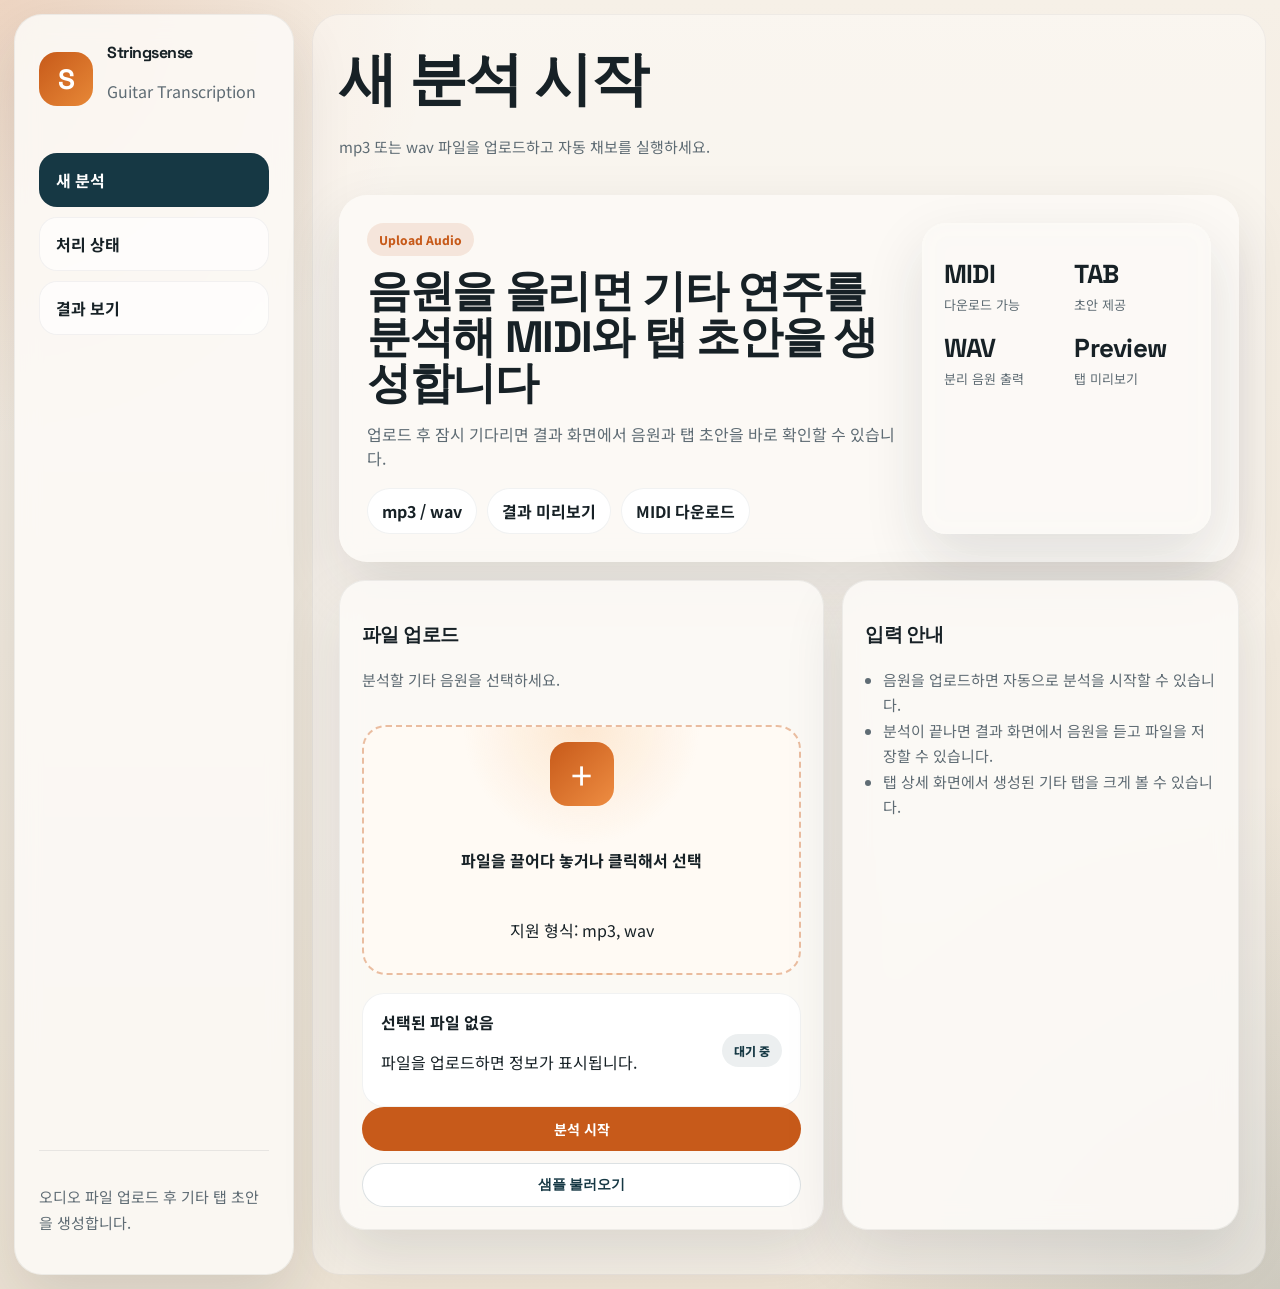
==== frontend/index.html @ de2623a5 "feat: front" ====
<!DOCTYPE html>
<html lang="ko">
<head>
  <meta charset="UTF-8">
  <meta name="viewport" content="width=device-width, initial-scale=1.0">
  <title>Stringsense</title>
  <link rel="preconnect" href="https://fonts.googleapis.com">
  <link rel="preconnect" href="https://fonts.gstatic.com" crossorigin>
  <link href="https://fonts.googleapis.com/css2?family=Noto+Sans+KR:wght@400;500;700;800&family=Space+Grotesk:wght@500;700&display=swap" rel="stylesheet">
  <link rel="stylesheet" href="./styles.css">
</head>
<body class="app-body">
  <div class="shell">
    <aside class="sidebar">
      <div>
        <div class="logo">
          <span class="logo__mark">S</span>
          <div>
            <strong>Stringsense</strong>
            <p>Guitar Transcription</p>
          </div>
        </div>
        <nav class="nav">
          <a class="nav__item nav__item--active" href="./index.html">새 분석</a>
          <a class="nav__item" href="./processing.html">처리 상태</a>
          <a class="nav__item" href="./result.html">결과 보기</a>
        </nav>
      </div>
      <div class="sidebar__foot">
        <p class="mini-copy">오디오 파일 업로드 후 기타 탭 초안을 생성합니다.</p>
      </div>
    </aside>

    <main class="content">
      <header class="content__header">
        <div>
          <h1>새 분석 시작</h1>
          <p class="body-copy">mp3 또는 wav 파일을 업로드하고 자동 채보를 실행하세요.</p>
        </div>
      </header>

      <section class="hero-panel">
        <div>
          <span class="badge">Upload Audio</span>
          <h2>음원을 올리면 기타 연주를 분석해 MIDI와 탭 초안을 생성합니다</h2>
          <p>업로드 후 잠시 기다리면 결과 화면에서 음원과 탭 초안을 바로 확인할 수 있습니다.</p>
          <div class="hero-panel__chips">
            <span>mp3 / wav</span>
            <span>결과 미리보기</span>
            <span>MIDI 다운로드</span>
          </div>
        </div>
        <div class="stats-card">
          <div class="stats-card__grid">
            <div>
              <strong>MIDI</strong>
              <span>다운로드 가능</span>
            </div>
            <div>
              <strong>TAB</strong>
              <span>초안 제공</span>
            </div>
            <div>
              <strong>WAV</strong>
              <span>분리 음원 출력</span>
            </div>
            <div>
              <strong>Preview</strong>
              <span>탭 미리보기</span>
            </div>
          </div>
        </div>
      </section>

      <section class="grid grid--upload">
        <article class="card upload-card-real">
          <div class="card__head">
            <div>
              <h3>파일 업로드</h3>
              <p class="body-copy">분석할 기타 음원을 선택하세요.</p>
            </div>
          </div>

          <label class="dropzone-real" for="audio-file">
            <input id="audio-file" type="file" accept=".mp3,.wav,audio/mpeg,audio/wav" hidden>
            <div class="dropzone-real__icon">+</div>
            <strong>파일을 끌어다 놓거나 클릭해서 선택</strong>
            <p>지원 형식: mp3, wav</p>
          </label>

          <div class="file-row" id="selected-file">
            <div>
              <strong>선택된 파일 없음</strong>
              <p>파일을 업로드하면 정보가 표시됩니다.</p>
            </div>
            <span class="soft-pill">대기 중</span>
          </div>

          <div class="action-stack">
            <a class="button button--primary button--wide" href="./processing.html">분석 시작</a>
            <button class="button button--ghost button--wide" id="sample-button" type="button">샘플 불러오기</button>
          </div>
        </article>

        <article class="card">
          <div class="card__head">
            <div>
              <h3>입력 안내</h3>
            </div>
          </div>
          <ul class="feature-points">
            <li>음원을 업로드하면 자동으로 분석을 시작할 수 있습니다.</li>
            <li>분석이 끝나면 결과 화면에서 음원을 듣고 파일을 저장할 수 있습니다.</li>
            <li>탭 상세 화면에서 생성된 기타 탭을 크게 볼 수 있습니다.</li>
          </ul>
        </article>
      </section>
    </main>
  </div>
  <script src="./app.js"></script>
</body>
</html>
---- frontend/styles.css ----
:root {
  --bg: #efe7db;
  --panel: #fcfaf6;
  --panel-strong: #fffdfb;
  --ink: #172126;
  --muted: #5f6c74;
  --line: #ddd2c5;
  --accent: #c75a1a;
  --accent-2: #f6b36d;
  --deep: #163844;
  --deep-soft: #dcebed;
  --ok: #d9f0dd;
  --ok-ink: #216639;
  --shadow: 0 24px 60px rgba(23, 33, 38, 0.12);
}

* {
  box-sizing: border-box;
}

body {
  margin: 0;
  color: var(--ink);
  font-family: "Noto Sans KR", sans-serif;
}

.app-body {
  min-height: 100vh;
  background:
    radial-gradient(circle at top left, rgba(199, 90, 26, 0.18), transparent 24%),
    radial-gradient(circle at bottom right, rgba(22, 56, 68, 0.14), transparent 28%),
    linear-gradient(180deg, #f6f0e7 0%, #ece2d3 100%);
}

.shell {
  width: min(1440px, calc(100% - 28px));
  min-height: calc(100vh - 28px);
  margin: 14px auto;
  display: grid;
  grid-template-columns: 280px 1fr;
  gap: 18px;
}

.sidebar,
.card,
.hero-panel,
.stats-card,
.shell-preview,
.audio-player {
  background: rgba(252, 250, 246, 0.88);
  backdrop-filter: blur(12px);
  box-shadow: var(--shadow);
}

.sidebar {
  border-radius: 28px;
  padding: 24px;
  display: flex;
  flex-direction: column;
  justify-content: space-between;
  border: 1px solid rgba(23, 33, 38, 0.06);
}

.logo {
  display: flex;
  align-items: center;
  gap: 14px;
  margin-bottom: 34px;
}

.logo__mark {
  width: 54px;
  height: 54px;
  border-radius: 18px;
  display: inline-flex;
  align-items: center;
  justify-content: center;
  background: linear-gradient(135deg, var(--accent), #e78837);
  color: white;
  font-family: "Space Grotesk", sans-serif;
  font-size: 28px;
  font-weight: 700;
}

.logo strong,
.content h1,
.hero-panel h2,
.card h3,
.metric strong,
.stats-card strong,
.section-tab {
  font-family: "Space Grotesk", sans-serif;
  letter-spacing: -0.03em;
}

.logo p,
.mini-copy,
.body-copy,
.feature-points li,
.note-box p,
.hero-panel p,
.tab-meta li,
.audio-player p,
.table-list li,
.event-list li,
.mapping-table td {
  color: var(--muted);
}

.nav {
  display: grid;
  gap: 10px;
}

.nav__item {
  padding: 14px 16px;
  border-radius: 18px;
  color: var(--ink);
  text-decoration: none;
  font-weight: 700;
  background: rgba(255, 255, 255, 0.65);
  border: 1px solid rgba(23, 33, 38, 0.05);
}

.nav__item--active {
  background: var(--deep);
  color: white;
}

.sidebar__foot {
  padding-top: 18px;
  border-top: 1px solid rgba(23, 33, 38, 0.08);
}

.mini-label {
  margin: 0 0 8px;
  font-size: 12px;
  letter-spacing: 0.12em;
  text-transform: uppercase;
  color: var(--accent);
  font-weight: 800;
}

.mini-copy,
.body-copy,
.feature-points,
.table-list,
.event-list,
.mapping-table {
  font-size: 15px;
  line-height: 1.7;
}

.content {
  border-radius: 28px;
  padding: 26px;
  background: rgba(255, 253, 251, 0.45);
  border: 1px solid rgba(23, 33, 38, 0.05);
}

.content__header,
.card__head,
.result-head,
.tab-toolbar {
  display: flex;
  align-items: center;
  justify-content: space-between;
  gap: 16px;
}

.content__header {
  margin-bottom: 20px;
}

.content h1 {
  margin: 0;
  font-size: clamp(36px, 5vw, 58px);
}

.back-link {
  display: inline-flex;
  margin-bottom: 14px;
  color: var(--deep);
  text-decoration: none;
  font-weight: 700;
}

.button {
  border: 0;
  border-radius: 999px;
  padding: 12px 18px;
  font-weight: 700;
  font-size: 14px;
  text-decoration: none;
  display: inline-flex;
  align-items: center;
  justify-content: center;
  cursor: pointer;
  transition: transform 160ms ease;
}

.button:hover {
  transform: translateY(-1px);
}

.button--primary {
  background: var(--accent);
  color: white;
}

.button--dark {
  background: var(--deep);
  color: white;
}

.button--ghost {
  background: white;
  color: var(--deep);
  border: 1px solid rgba(22, 56, 68, 0.15);
}

.button--wide {
  width: 100%;
}

.badge,
.soft-pill,
.status-chip {
  display: inline-flex;
  align-items: center;
  justify-content: center;
  border-radius: 999px;
  font-size: 12px;
  font-weight: 800;
}

.badge {
  padding: 8px 12px;
  background: rgba(199, 90, 26, 0.12);
  color: var(--accent);
}

.soft-pill {
  padding: 8px 12px;
  background: rgba(22, 56, 68, 0.08);
  color: var(--deep);
}

.status-chip {
  padding: 8px 12px;
  background: var(--ok);
  color: var(--ok-ink);
}

.hero-panel {
  border-radius: 28px;
  padding: 28px;
  display: grid;
  grid-template-columns: 1.3fr 0.7fr;
  gap: 18px;
  margin-bottom: 18px;
}

.hero-panel h2 {
  margin: 12px 0;
  font-size: clamp(28px, 4vw, 44px);
  line-height: 1.05;
}

.hero-panel__chips {
  display: flex;
  flex-wrap: wrap;
  gap: 10px;
  margin-top: 18px;
}

.hero-panel__chips span {
  padding: 10px 14px;
  border-radius: 999px;
  background: white;
  border: 1px solid rgba(23, 33, 38, 0.06);
  font-weight: 700;
}

.stats-card {
  border-radius: 24px;
  padding: 22px;
}

.stats-card__grid,
.metrics,
.grid--three,
.grid--result,
.grid--tab {
  display: grid;
  gap: 16px;
}

.stats-card__grid {
  grid-template-columns: repeat(2, 1fr);
  margin-top: 12px;
}

.stats-card strong {
  display: block;
  font-size: 26px;
}

.stats-card span {
  color: var(--muted);
  font-size: 13px;
}

.grid {
  display: grid;
  gap: 18px;
  margin-bottom: 18px;
}

.grid--upload {
  grid-template-columns: 1.1fr 0.9fr;
}

.grid--three {
  grid-template-columns: repeat(3, 1fr);
}

.grid--result {
  grid-template-columns: 1.2fr 0.8fr;
}

.grid--tab {
  grid-template-columns: 1.1fr 0.9fr;
}

.card {
  border-radius: 26px;
  padding: 22px;
  border: 1px solid rgba(23, 33, 38, 0.06);
}

.upload-card-real {
  min-height: 440px;
}

.dropzone-real {
  display: grid;
  place-items: center;
  text-align: center;
  min-height: 250px;
  margin: 18px 0;
  border-radius: 24px;
  border: 2px dashed rgba(199, 90, 26, 0.38);
  background:
    radial-gradient(circle at top, rgba(246, 179, 109, 0.26), transparent 36%),
    #fffaf4;
  cursor: pointer;
}

.dropzone-real__icon {
  width: 64px;
  height: 64px;
  border-radius: 18px;
  background: linear-gradient(135deg, var(--accent), #ee8d42);
  color: white;
  font-size: 38px;
  line-height: 64px;
  margin-bottom: 12px;
}

.file-row,
.action-row,
.audio-list li,
.metric,
.result-file,
.tab-toolbar__group {
  display: flex;
  align-items: center;
  justify-content: space-between;
  gap: 12px;
}

.action-stack {
  display: grid;
  gap: 12px;
}

.file-row,
.result-file,
.audio-player,
.note-box,
.tab-ascii,
.mapping-block,
.table-wrap {
  border-radius: 22px;
  background: white;
  border: 1px solid rgba(23, 33, 38, 0.06);
}

.file-row,
.result-file,
.audio-player,
.note-box,
.mapping-block {
  padding: 16px 18px;
}

.feature-points,
.table-list,
.event-list {
  margin: 0;
  padding-left: 18px;
}

.note-box {
  margin-top: 18px;
}

.note-box strong,
.section-tab,
.metric strong {
  display: block;
}

.metrics {
  grid-template-columns: repeat(4, 1fr);
}

.metric {
  padding: 16px 18px;
  border-radius: 22px;
  background: rgba(255, 255, 255, 0.85);
  border: 1px solid rgba(23, 33, 38, 0.06);
}

.metric strong {
  font-size: 28px;
}

.metric span {
  color: var(--muted);
  font-size: 13px;
}

.progress {
  display: grid;
  grid-template-columns: repeat(4, 1fr);
  gap: 12px;
  margin-top: 14px;
}

.progress__item {
  padding: 14px;
  border-radius: 18px;
  text-align: center;
  background: #e9eef0;
  color: var(--muted);
  font-weight: 800;
}

.progress__item--done {
  background: var(--deep);
  color: white;
}

.progress__item--active {
  background: linear-gradient(135deg, var(--accent), #ec8e48);
  color: white;
}

.audio-list {
  list-style: none;
  padding: 0;
  margin: 0;
  display: grid;
  gap: 12px;
}

.audio-player {
  display: grid;
  gap: 14px;
}

.audio-bar {
  display: grid;
  gap: 8px;
}

.audio-bar__track {
  height: 10px;
  border-radius: 999px;
  background: #e8edef;
  overflow: hidden;
}

.audio-bar__track span {
  display: block;
  height: 100%;
  border-radius: 999px;
  background: linear-gradient(90deg, var(--accent), #ef9551);
}

.audio-bar__time {
  display: flex;
  justify-content: space-between;
  font-size: 13px;
  color: var(--muted);
}

.result-file + .result-file,
.audio-player + .audio-player {
  margin-top: 12px;
}

.tab-ascii {
  padding: 22px;
  background: #132129;
  color: #f5f7f9;
  overflow: auto;
}

.tab-ascii pre {
  margin: 0;
  font-family: "Space Grotesk", monospace;
  font-size: 16px;
  line-height: 2;
}

.tab-meta {
  margin: 16px 0 0;
  padding-left: 18px;
}

.section-tab {
  margin-bottom: 14px;
  font-size: 24px;
}

.mapping-table {
  width: 100%;
  border-collapse: collapse;
}

.mapping-table th,
.mapping-table td {
  padding: 10px 12px;
  border-bottom: 1px solid rgba(23, 33, 38, 0.08);
  text-align: left;
}

.mapping-table th {
  color: var(--ink);
}

.table-wrap {
  overflow: hidden;
}

.shell-preview {
  border-radius: 28px;
  padding: 24px;
  min-height: 100%;
}

.retry-card {
  display: flex;
  align-items: center;
  justify-content: space-between;
  gap: 16px;
}

.processing-card {
  display: grid;
  place-items: center;
  text-align: center;
  min-height: 280px;
}

.processing-card h2 {
  margin: 18px 0 8px;
  font-family: "Space Grotesk", sans-serif;
  font-size: 36px;
  letter-spacing: -0.03em;
}

.processing-card__ring {
  width: 96px;
  height: 96px;
  border-radius: 50%;
  border: 10px solid rgba(199, 90, 26, 0.15);
  border-top-color: var(--accent);
  animation: spin 1.2s linear infinite;
}

@keyframes spin {
  to {
    transform: rotate(360deg);
  }
}

@media (max-width: 1100px) {
  .shell,
  .grid--upload,
  .grid--result,
  .grid--tab,
  .hero-panel {
    grid-template-columns: 1fr;
  }

  .grid--three,
  .metrics,
  .progress {
    grid-template-columns: repeat(2, 1fr);
  }
}

@media (max-width: 720px) {
  .shell {
    width: min(100% - 16px, 1440px);
    margin: 8px auto;
    grid-template-columns: 1fr;
  }

  .sidebar,
  .content {
    border-radius: 24px;
  }

  .grid--three,
  .metrics,
  .progress,
  .stats-card__grid {
    grid-template-columns: 1fr;
  }

  .content {
    padding: 18px;
  }

  .content__header,
  .card__head,
  .result-head,
  .tab-toolbar,
  .action-row,
  .file-row,
  .retry-card {
    flex-direction: column;
    align-items: flex-start;
  }
}
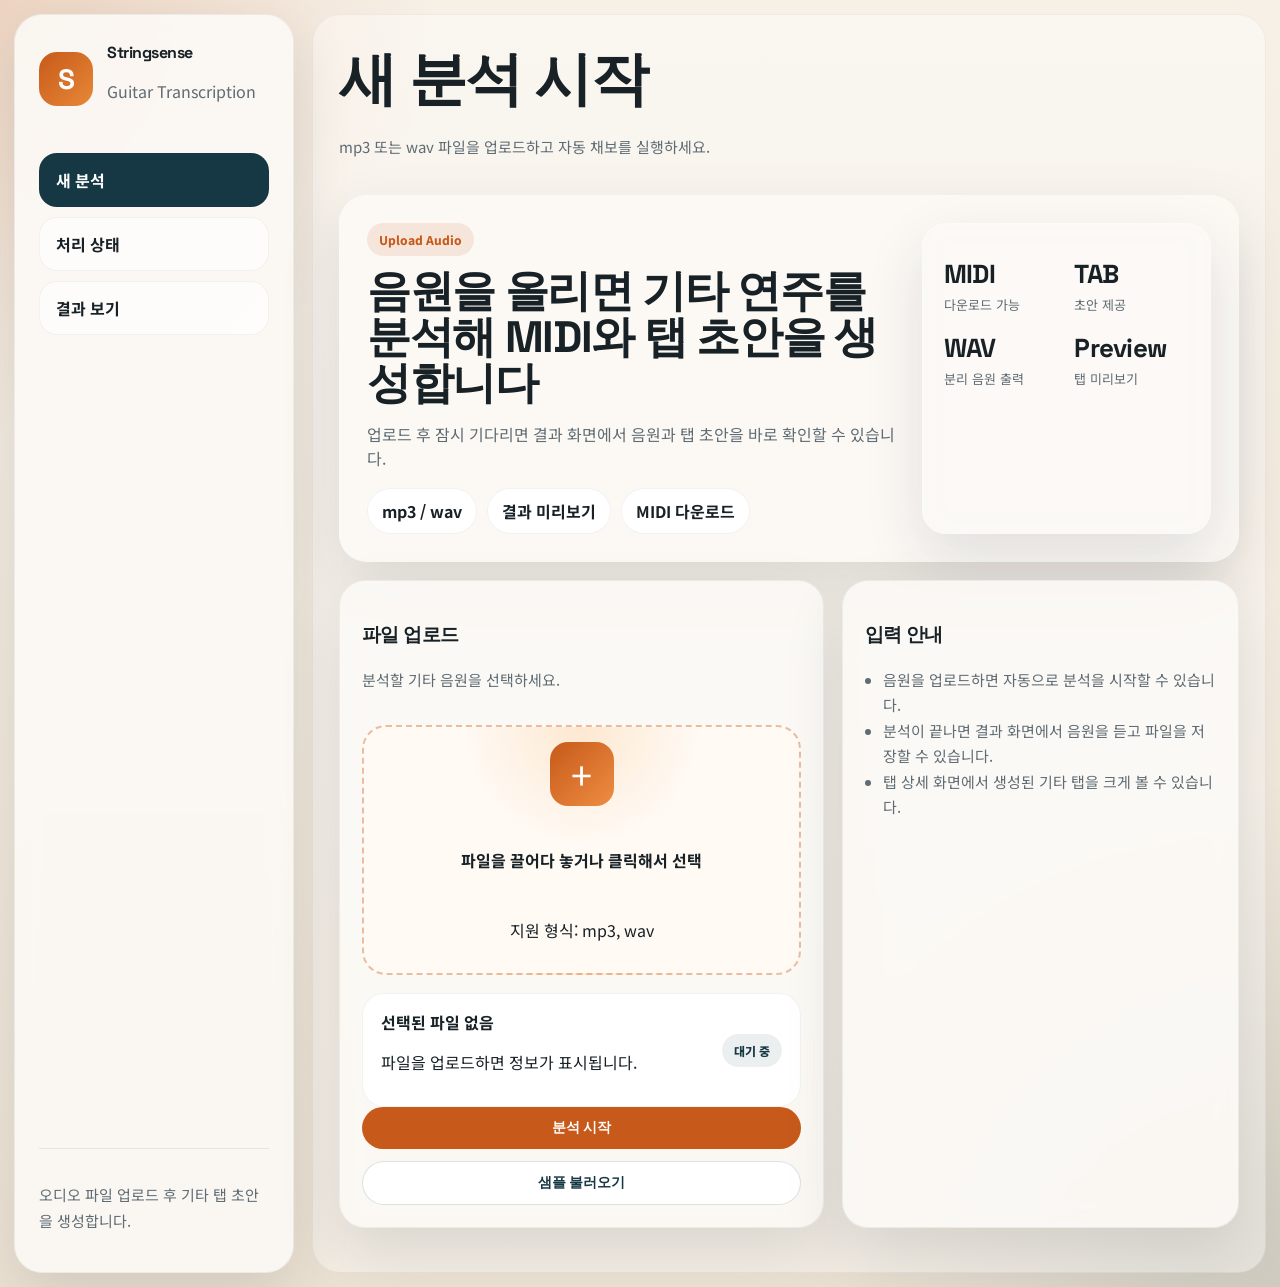
==== commit b80efa22: "feat: 파이프라인 추가" ====
--- a/frontend/index.html
+++ b/frontend/index.html
@@ -97,7 +97,7 @@
           </div>
 
           <div class="action-stack">
-            <a class="button button--primary button--wide" href="./processing.html">분석 시작</a>
+            <button class="button button--primary button--wide" id="start-button" type="button">분석 시작</button>
             <button class="button button--ghost button--wide" id="sample-button" type="button">샘플 불러오기</button>
           </div>
         </article>
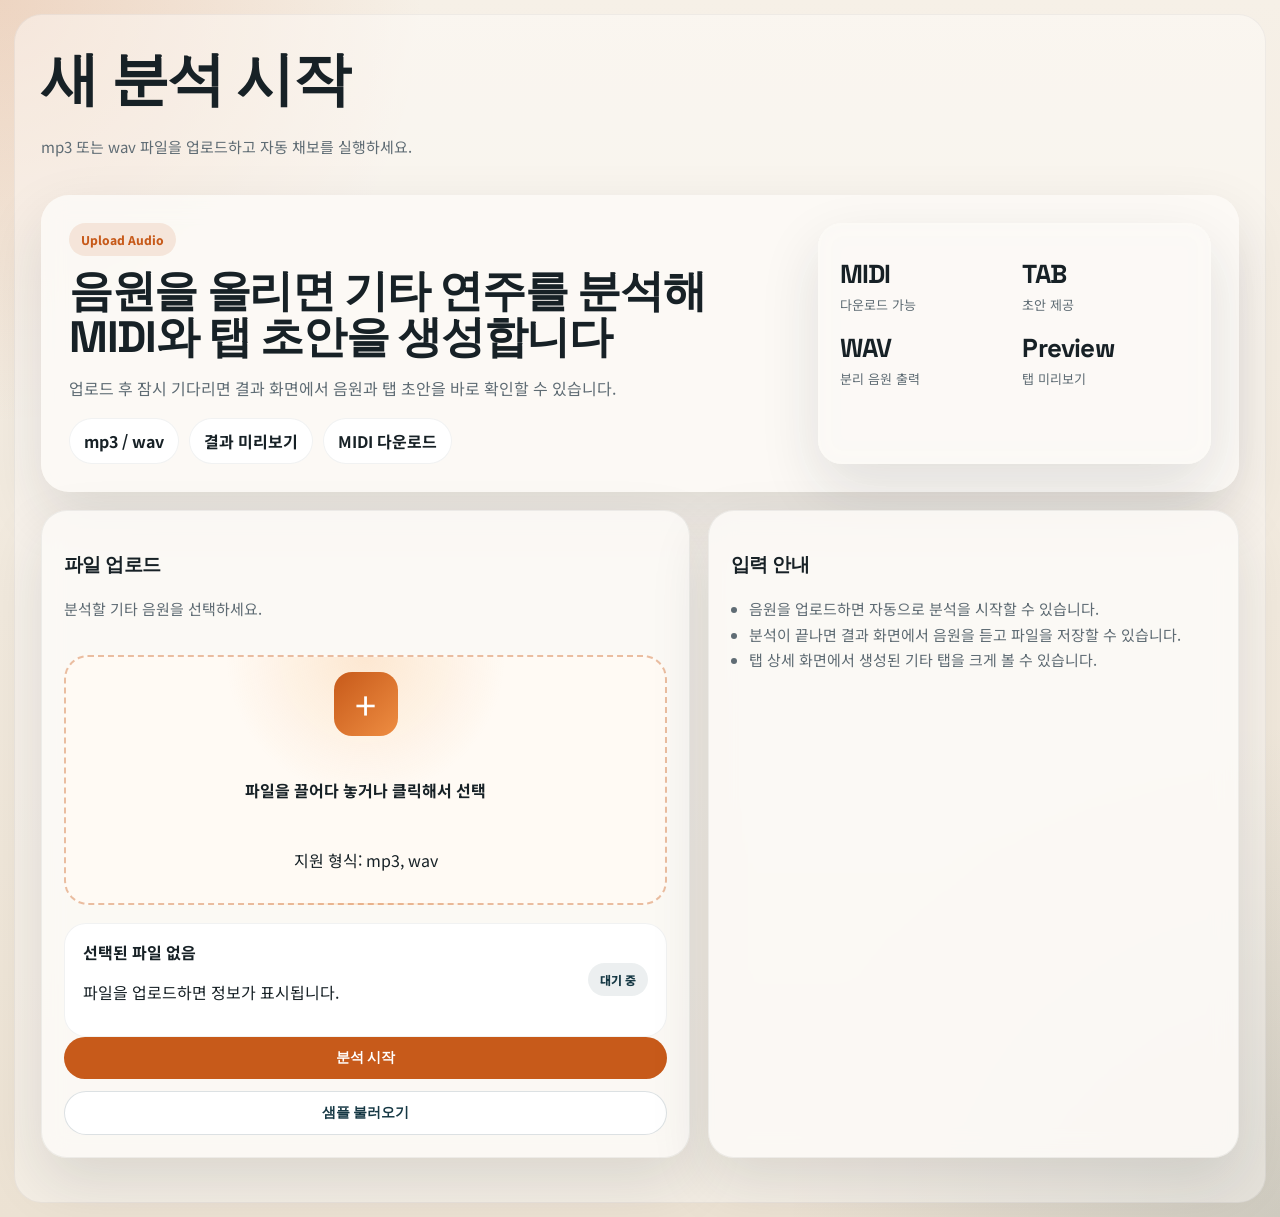
==== commit 8665c57a: "feat: simplify web layout and load bundled guitar sample" ====
--- a/frontend/index.html
+++ b/frontend/index.html
@@ -11,27 +11,7 @@
 </head>
 <body class="app-body">
   <div class="shell">
-    <aside class="sidebar">
-      <div>
-        <div class="logo">
-          <span class="logo__mark">S</span>
-          <div>
-            <strong>Stringsense</strong>
-            <p>Guitar Transcription</p>
-          </div>
-        </div>
-        <nav class="nav">
-          <a class="nav__item nav__item--active" href="./index.html">새 분석</a>
-          <a class="nav__item" href="./processing.html">처리 상태</a>
-          <a class="nav__item" href="./result.html">결과 보기</a>
-        </nav>
-      </div>
-      <div class="sidebar__foot">
-        <p class="mini-copy">오디오 파일 업로드 후 기타 탭 초안을 생성합니다.</p>
-      </div>
-    </aside>
-
-    <main class="content">
+<main class="content">
       <header class="content__header">
         <div>
           <h1>새 분석 시작</h1>
--- a/frontend/styles.css
+++ b/frontend/styles.css
@@ -37,7 +37,7 @@
   min-height: calc(100vh - 28px);
   margin: 14px auto;
   display: grid;
-  grid-template-columns: 280px 1fr;
+  grid-template-columns: minmax(0, 1fr);
   gap: 18px;
 }
 
@@ -152,6 +152,7 @@
 }
 
 .content {
+  min-width: 0;
   border-radius: 28px;
   padding: 26px;
   background: rgba(255, 253, 251, 0.45);
@@ -203,6 +204,13 @@
   transform: translateY(-1px);
 }
 
+.button--disabled,
+.button[aria-disabled="true"] {
+  opacity: 0.55;
+  pointer-events: none;
+  cursor: not-allowed;
+}
+
 .button--primary {
   background: var(--accent);
   color: white;
@@ -313,6 +321,8 @@
 
 .grid {
   display: grid;
+  min-width: 0;
+  align-content: start;
   gap: 18px;
   margin-bottom: 18px;
 }
@@ -326,11 +336,34 @@
 }
 
 .grid--result {
-  grid-template-columns: 1.2fr 0.8fr;
+  grid-template-columns: minmax(0, 1.8fr) minmax(280px, 1fr);
 }
 
 .grid--tab {
-  grid-template-columns: 1.1fr 0.9fr;
+  grid-template-columns: minmax(0, 1.1fr) minmax(0, 0.9fr);
+}
+
+.grid > *,
+.shell-preview > *,
+.content__header > * {
+  min-width: 0;
+}
+
+.grid--tab > .card:first-child {
+  grid-column: 1 / -1;
+}
+
+.tab-toolbar__group {
+  flex-wrap: wrap;
+}
+
+.result-file {
+  flex-wrap: wrap;
+}
+
+.result-file > div {
+  min-width: 0;
+  overflow-wrap: anywhere;
 }
 
 .card {
@@ -513,6 +546,8 @@
 }
 
 .tab-ascii {
+  min-width: 0;
+  max-width: 100%;
   padding: 22px;
   background: #132129;
   color: #f5f7f9;
@@ -521,7 +556,7 @@
 
 .tab-ascii pre {
   margin: 0;
-  font-family: "Space Grotesk", monospace;
+  font-family: Consolas, "Courier New", monospace;
   font-size: 16px;
   line-height: 2;
 }
@@ -567,6 +602,10 @@
   align-items: center;
   justify-content: space-between;
   gap: 16px;
+}
+
+.hidden {
+  display: none !important;
 }
 
 .processing-card {
@@ -648,3 +687,11 @@
     align-items: flex-start;
   }
 }
+.pdf-preview {
+  display: block;
+  width: 100%;
+  height: 680px;
+  border: 1px solid #ddd;
+  margin: 16px 0;
+  background: white;
+}
